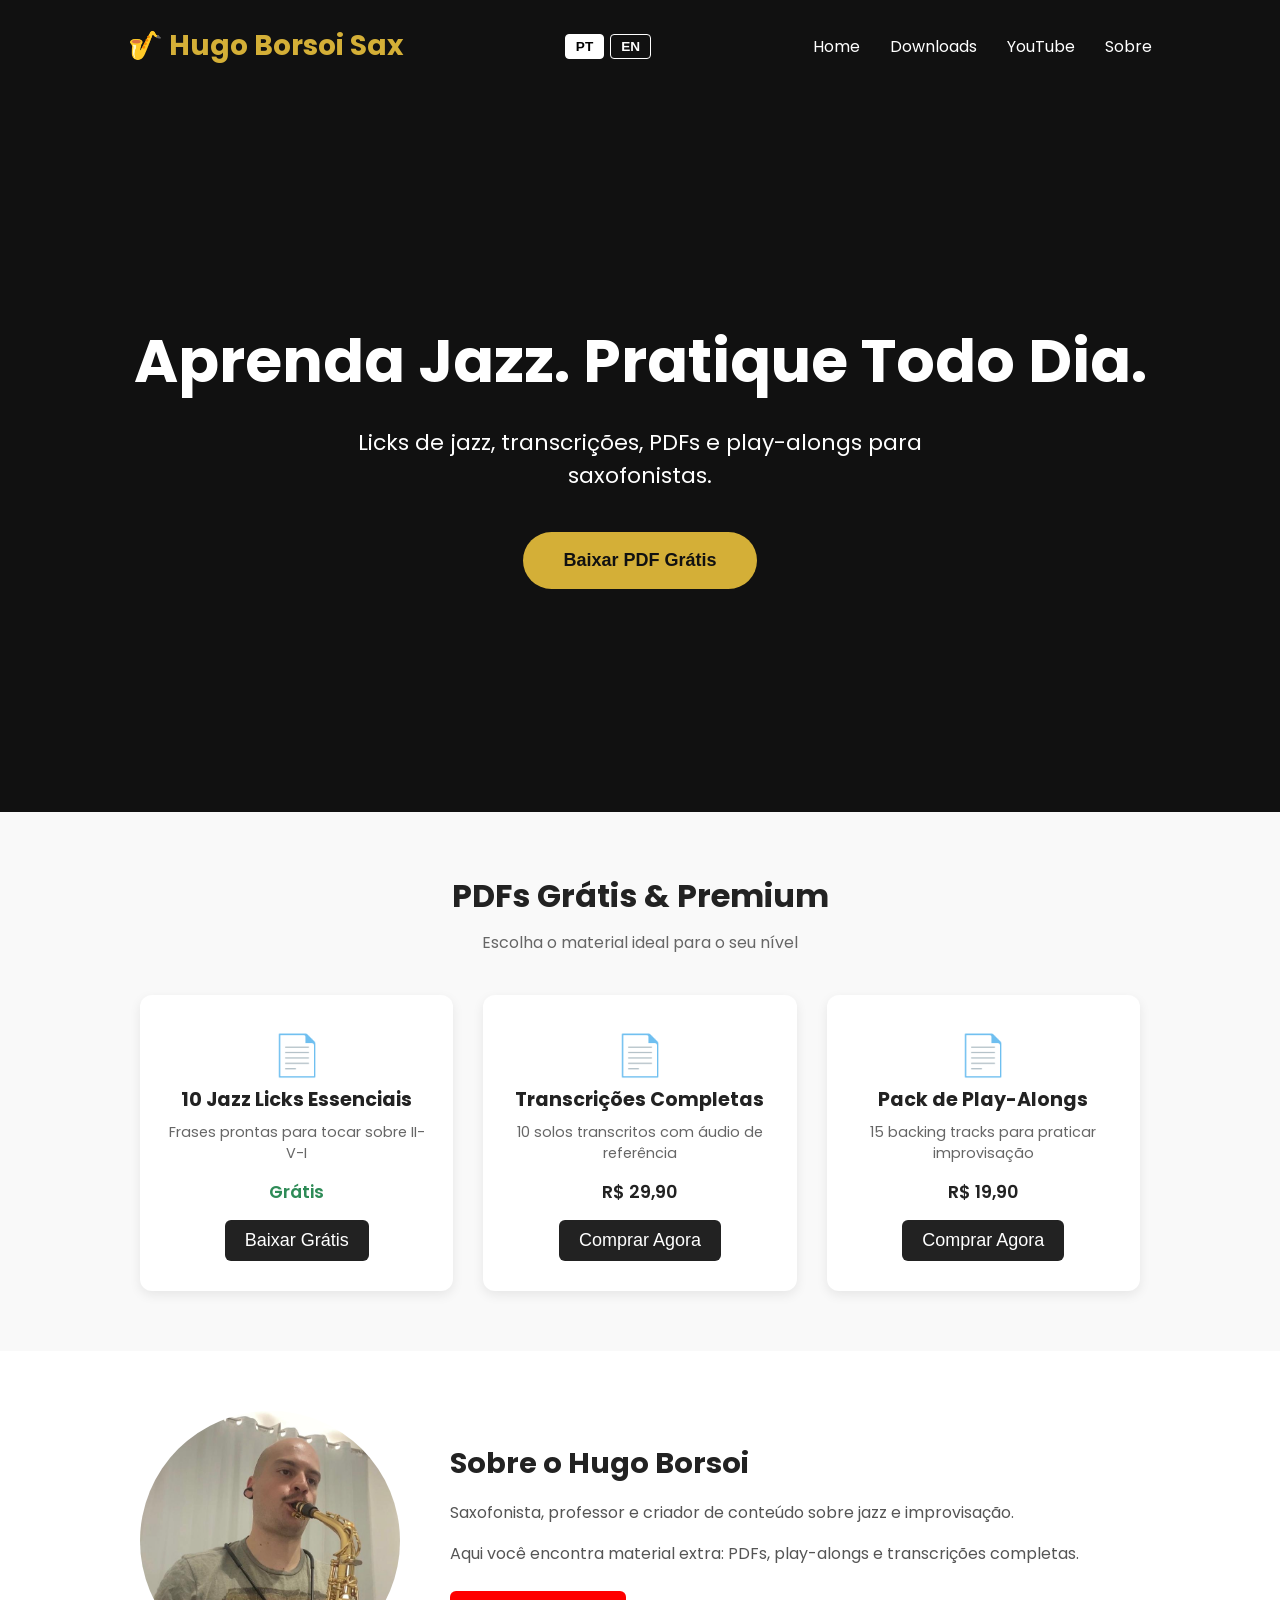
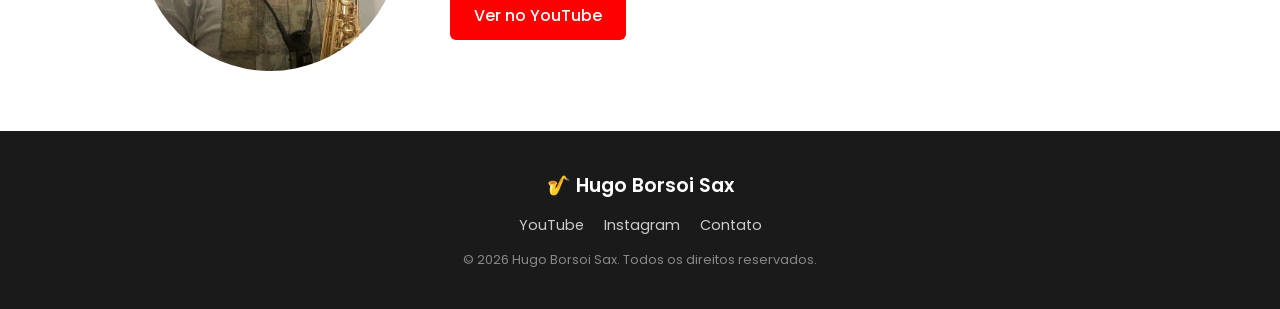
==== index.html @ c7196764 "fix: cor e texto" ====
<!DOCTYPE html>
<html lang="pt-BR">
<head>
    <meta charset="UTF-8">
    <meta name="viewport" content="width=device-width, initial-scale=1.0">

    <title>Hugo Borsoi Sax | Jazz Saxophone Resources</title>


    <link rel="preconnect" href="https://fonts.googleapis.com">
<link rel="preconnect" href="https://fonts.gstatic.com" crossorigin>

<link href="https://fonts.googleapis.com/css2?family=Poppins:wght@300;400;600;700&display=swap" rel="stylesheet">
    <link rel="stylesheet" href="css/style.css">
</head>

<body>

<header>

    <div class="logo">
        <span>🎷</span> Hugo Borsoi Sax
    </div>

    <button class="menu-toggle" id="menuToggle">☰</button>
    
    <div class="lang-switch">
    <button id="langPT">PT</button>
    <button id="langEN">EN</button>
    </div>

    <nav id="navMenu">
    <a href="#" data-i18n="nav_home">Home</a>
    <a href="#downloads" data-i18n="nav_downloads">Downloads</a>
    <a href="#" data-i18n="nav_youtube">YouTube</a>
    <a href="#about" data-i18n="nav_about">About</a>
    </nav>

</header>

<section class="hero">

    <h1 data-i18n="hero_title">Learn Jazz. Practice Every Day.</h1>

    <p data-i18n="hero_text">
    Jazz licks, transcriptions, PDFs and play-alongs
    for saxophone players.
    </p>

    <button data-i18n="hero_button">Download Free PDF</button>

</section>
<section class="downloads" id="downloads">

    <h2 data-i18n="downloads_title">Free & Premium PDFs</h2>
    <p class="downloads-subtitle" data-i18n="downloads_subtitle">Escolha o material ideal para o seu nível</p>

    <div class="downloads-grid">

        <div class="download-card">
            <span style="font-size: 40px;">📄</span>
           <h3 data-i18n="card1_title">10 Jazz Licks Essenciais</h3>
            <p data-i18n="card1_text">Frases prontas para tocar sobre II-V-I</p>
            <span class="price free">Grátis</span>
            <button class="btn-download" data-product="jazz-licks-free" data-i18n="card1_button">Baixar Grátis</button>
        </div>

        <div class="download-card">
            <span style="font-size: 40px;">📄</span>
            <h3 data-i18n="card2_title">Transcrições Completas</h3>
            <p data-i18n="card2_text">10 solos transcritos com áudio de referência</p>
            <span class="price">R$ 29,90</span>
            <button class="btn-download" data-product="transcricoes-premium" data-i18n="card2_button">Comprar Agora</button>
        </div>

        <div class="download-card">
            <span style="font-size: 40px;">📄</span>
            <h3 data-i18n="card3_title">Pack de Play-Alongs</h3>
            <p data-i18n="card3_text">15 backing tracks para praticar improvisação</p>
            <span class="price">R$ 19,90</span>
            <button class="btn-download" data-product="play-alongs" data-i18n="card3_button">Comprar Agora</button>
        </div>

    </div>

</section>
<section class="about" id="about">

    <div class="about-content">

        <img src="images/hugo-borsoi.jpg" alt="Hugo Borsoi" class="about-photo">

        <div class="about-text">
            <h2 data-i18n="about_title">Sobre o Hugo Borsoi</h2>
            <p data-i18n="about_text1">
                Saxofonista, professor e criador de conteúdo sobre jazz e improvisação.
                No meu canal do YouTube, ensino técnicas, licks e transcrições para
                quem quer sair do básico e realmente tocar jazz com fluência.
            </p>
            <p data-i18n="about_text2">
                Aqui você encontra material extra: PDFs, play-alongs e transcrições
                completas para praticar no seu ritmo.
            </p>

            <a href="https://www.youtube.com/@HugoBorsoiSax" target="_blank" class="btn-youtube" data-i18n="about_button">
                Ver no YouTube
            </a>
        </div>

    </div>

</section>
<footer>

    <div class="footer-content">

        <div class="footer-logo">
            <span>🎷 Hugo Borsoi Sax</span>
        </div>

        <div class="footer-links">
            <a href="https://www.youtube.com/@HugoBorsoiSax" target="_blank">YouTube</a>
            <a href="#" target="_blank">Instagram</a>
            <a href="mailto:seuemail@exemplo.com">Contato</a>
        </div>

        <p class="footer-copy">&copy; 2026 Hugo Borsoi Sax. Todos os direitos reservados.</p>

    </div>

</footer>

<div class="modal-overlay" id="emailModal">
    <div class="modal-box">
        <button class="modal-close" id="closeModal">&times;</button>

        <h3 data-i18n="modal_title">Quase lá! 🎷</h3>
        <p data-i18n="modal_text">Digite seu email para receber o PDF gratuito agora mesmo.</p>

        <form id="emailForm">
            <input type="email" id="emailInput" placeholder="seuemail@exemplo.com" required>
            <button type="submit" class="btn-download" data-i18n="modal_button">Enviar e Baixar</button>
        </form>

        <p class="modal-status" id="modalStatus"></p>
    </div>
</div>

<script src="js/script.js"></script>

</body>
</html>
---- css/style.css ----
*{
    margin:0;
    padding:0;
    box-sizing:border-box;
}
html {
    scroll-behavior: smooth;
}
body{

    background:#111;

    color:white;

    font-family:'Poppins', sans-serif;

}

header{

    display:flex;

    justify-content:space-between;

    align-items:center;

    padding:25px 10%;

}

.logo{

    font-size:28px;

    font-weight:bold;

    color:#d4af37;

}

nav{

    display:flex;

    gap:30px;

}

nav a{

    color:white;

    text-decoration:none;

}

.hero{

    height:80vh;

    display:flex;

    flex-direction:column;

    justify-content:center;

    align-items:center;

    text-align:center;

    padding:20px;

}

.hero h1{

    font-size:60px;

    margin-bottom:20px;

}

.hero p{

    font-size:22px;

    max-width:700px;

    margin-bottom:40px;

}

button{

    background:#d4af37;

    color:#111;

    padding:18px 40px;

    border:none;

    border-radius:50px;

    font-size:18px;

    font-weight:600;

    cursor:pointer;

    transition:0.3s;

}

button:hover{

    transform:translateY(-4px);

    box-shadow:0 12px 30px rgba(212,175,55,.35);

}
nav a{

    color:white;

    text-decoration:none;

    transition:.3s;

}

nav a:hover{

    color:#d4af37;

}
.downloads {
    padding: 60px 40px;
    text-align: center;
    background-color: #f9f9f9;
}

.downloads h2 {
    font-size: 2rem;
    margin-bottom: 10px;
    color: #222;
}

.downloads-subtitle {
    color: #666;
    margin-bottom: 40px;
}

.downloads-grid {
    display: grid;
    grid-template-columns: repeat(auto-fit, minmax(260px, 1fr));
    gap: 30px;
    max-width: 1000px;
    margin: 0 auto;
}

.download-card {
    background: #fff;
    border-radius: 12px;
    padding: 30px 20px;
    box-shadow: 0 4px 12px rgba(0,0,0,0.08);
    transition: transform 0.2s ease;
}

.download-card:hover {
    transform: translateY(-5px);
}

.download-icon {
    width: 50px;
    margin-bottom: 15px;
}

.download-card h3 {
    font-size: 1.2rem;
    margin-bottom: 8px;
    color: #222;
}

.download-card p {
    color: #666;
    font-size: 0.9rem;
    margin-bottom: 15px;
}

.price {
    display: block;
    font-weight: 600;
    font-size: 1.1rem;
    margin-bottom: 15px;
    color: #222;
}

.price.free {
    color: #2e8b57;
}

.btn-download {
    background-color: #222;
    color: #fff;
    border: none;
    padding: 10px 20px;
    border-radius: 6px;
    cursor: pointer;
    font-weight: 500;
    transition: background 0.2s ease;
}

.btn-download:hover {
    background-color: #444;
}

.modal-overlay {
    display: none;
    position: fixed;
    inset: 0;
    background: rgba(0,0,0,0.6);
    align-items: center;
    justify-content: center;
    z-index: 1000;
}

.modal-overlay.active {
    display: flex;
}

.modal-box {
    background: #fff;
    padding: 35px 30px;
    border-radius: 14px;
    max-width: 380px;
    width: 90%;
    text-align: center;
    position: relative;
    animation: popIn 0.25s ease;
}

@keyframes popIn {
    from { transform: scale(0.9); opacity: 0; }
    to { transform: scale(1); opacity: 1; }
}

.modal-close {
    position: absolute;
    top: 12px;
    right: 16px;
    background: none;
    border: none;
    font-size: 1.5rem;
    cursor: pointer;
    color: #888;
}

.modal-box h3 {
    margin-bottom: 8px;
}

.modal-box p {
    color: #666;
    font-size: 0.9rem;
    margin-bottom: 20px;
}

#emailForm {
    display: flex;
    flex-direction: column;
    gap: 12px;
}

#emailInput {
    padding: 12px;
    border: 1px solid #ccc;
    border-radius: 6px;
    font-size: 1rem;
}

.modal-status {
    margin-top: 12px;
    font-size: 0.85rem;
    color: #2e8b57;
}

.about {
    padding: 60px 40px;
    background-color: #fff;
}

.about-content {
    display: flex;
    align-items: center;
    gap: 50px;
    max-width: 1000px;
    margin: 0 auto;
    flex-wrap: wrap;
}

.about-photo {
    width: 260px;
    height: 260px;
    object-fit: cover;
    border-radius: 50%;
    flex-shrink: 0;
}

.about-text {
    flex: 1;
    min-width: 260px;
}

.about-text h2 {
    font-size: 1.8rem;
    margin-bottom: 15px;
    color: #222;
}

.about-text p {
    color: #555;
    margin-bottom: 15px;
    line-height: 1.6;
}

.btn-youtube {
    display: inline-block;
    margin-top: 10px;
    background-color: #ff0000;
    color: #fff;
    padding: 12px 24px;
    border-radius: 6px;
    text-decoration: none;
    font-weight: 500;
    transition: background 0.2s ease;
}

.btn-youtube:hover {
    background-color: #cc0000;
}

footer {
    background-color: #1a1a1a;
    color: #ccc;
    padding: 40px;
    text-align: center;
}

.footer-content {
    max-width: 800px;
    margin: 0 auto;
}

.footer-logo {
    font-size: 1.2rem;
    font-weight: 600;
    color: #fff;
    margin-bottom: 15px;
}

.footer-links {
    display: flex;
    justify-content: center;
    gap: 20px;
    margin-bottom: 15px;
    flex-wrap: wrap;
}

.footer-links a {
    color: #ccc;
    text-decoration: none;
    font-size: 0.9rem;
    transition: color 0.2s ease;
}

.footer-links a:hover {
    color: #fff;
}

.footer-copy {
    font-size: 0.8rem;
    color: #888;
}

/* Botão hambúrguer escondido no desktop */
.menu-toggle {
    display: none;
    background: none;
    border: none;
    font-size: 1.8rem;
    cursor: pointer;
    color: #fff;
}

/* ===== TABLET ===== */
@media (max-width: 900px) {
    .hero h1 {
        font-size: 1.8rem;
    }

    .about-content {
        flex-direction: column;
        text-align: center;
    }

    .about-photo {
        width: 200px;
        height: 200px;
    }
}

/* ===== CELULAR ===== */
@media (max-width: 640px) {

    header {
        flex-wrap: wrap;
        padding: 15px 20px;
    }

    .menu-toggle {
        display: block;
    }

    nav {
        display: none;
        flex-direction: column;
        width: 100%;
        gap: 0;
        margin-top: 15px;
    }

    nav.active {
        display: flex;
    }

    nav a {
        padding: 12px 0;
        border-top: 1px solid #eee;
        text-align: center;
    }

    .hero {
        padding: 60px 20px;
    }

    .hero h1 {
        font-size: 1.5rem;
    }

    .hero p {
        font-size: 0.95rem;
    }

    .downloads,
    .about {
        padding: 40px 20px;
    }

    .downloads-grid {
        grid-template-columns: 1fr;
    }

    .about-photo {
        width: 160px;
        height: 160px;
    }

    footer {
        padding: 30px 20px;
    }

    .modal-box {
        padding: 25px 20px;
    }
}

.lang-switch {
    display: flex;
    gap: 6px;
}

.lang-switch button {
    background: none;
    border: 1px solid #fff;
    color: #fff;
    padding: 4px 10px;
    border-radius: 4px;
    cursor: pointer;
    font-size: 0.85rem;
    transition: background 0.2s ease;
}

.lang-switch button.active-lang {
    background: #fff;
    color: #000;
    font-weight: 600;
}
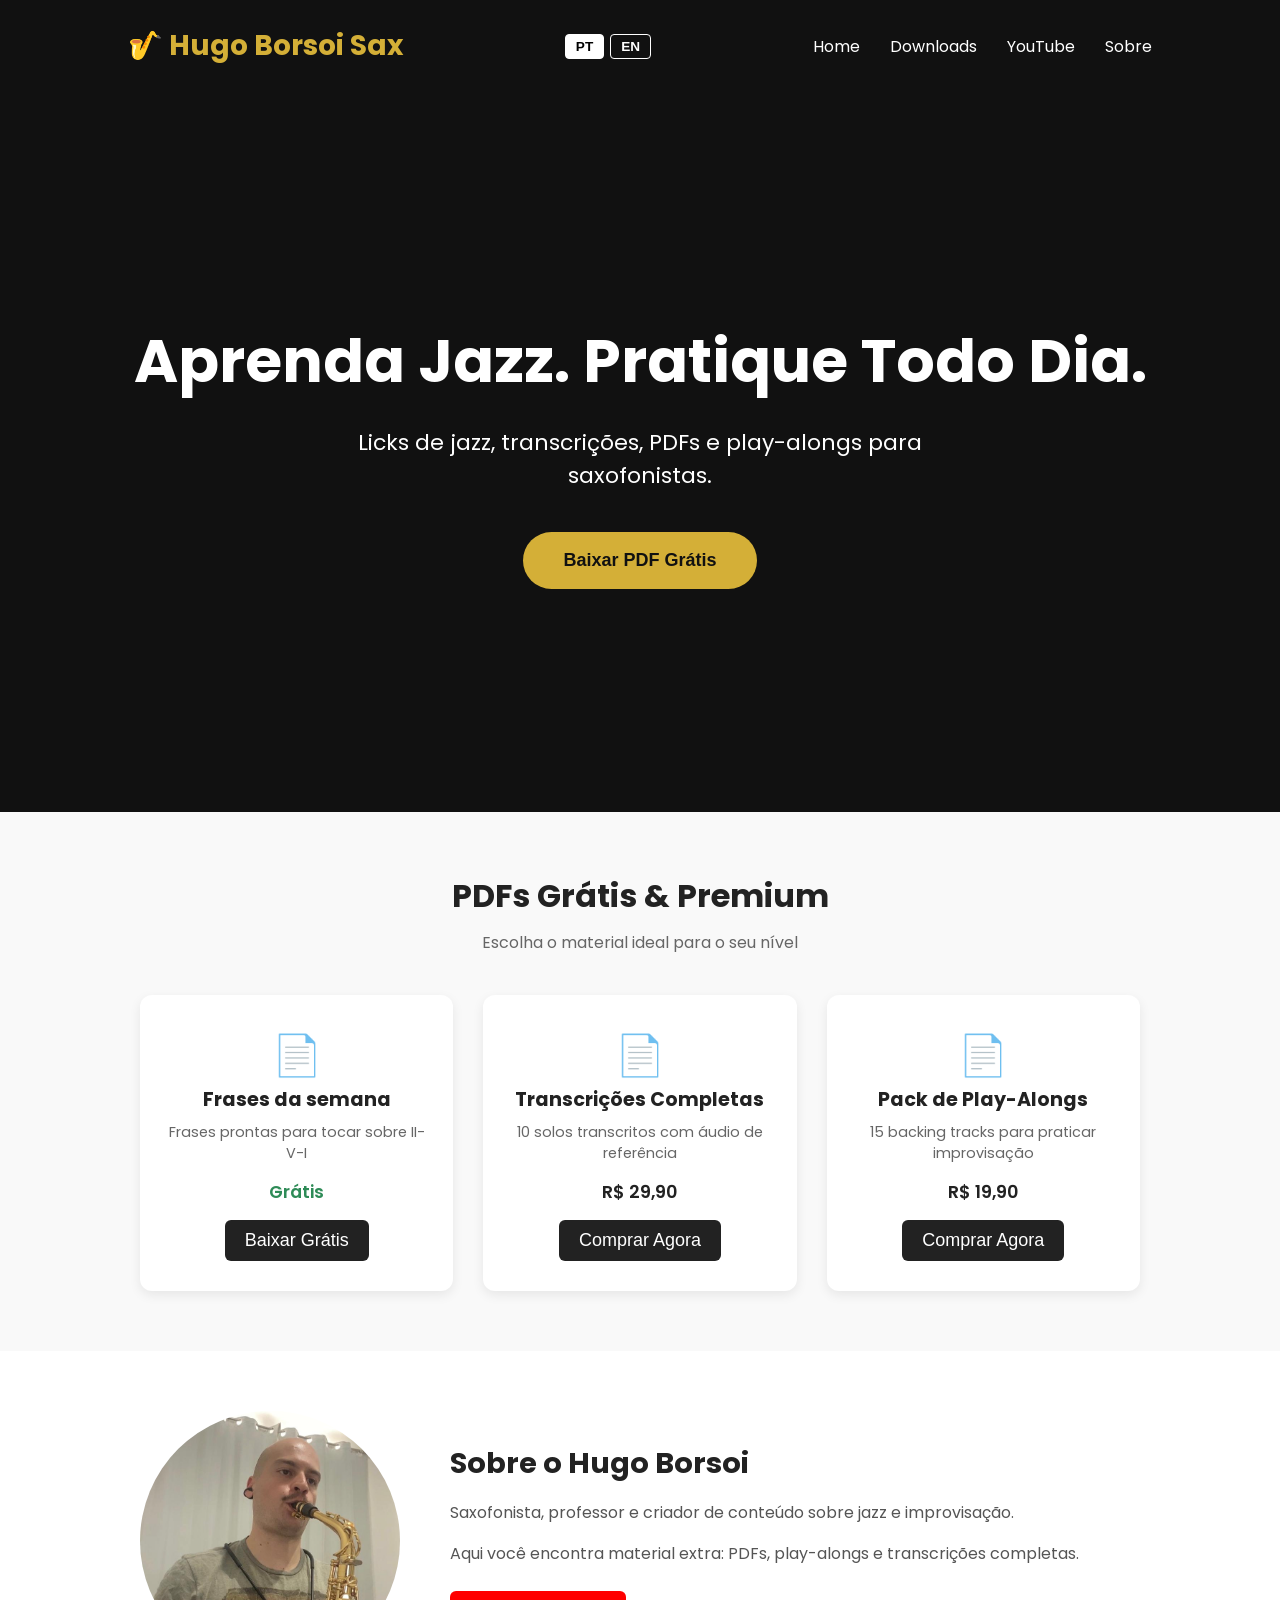
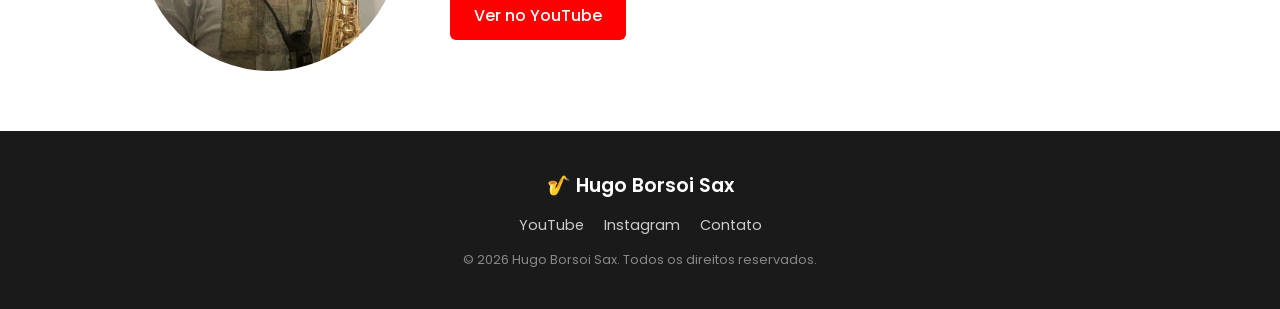
==== commit b0fe34e5: "Fix: texto frase da semana" ====
--- a/index.html
+++ b/index.html
@@ -59,7 +59,7 @@
 
         <div class="download-card">
             <span style="font-size: 40px;">📄</span>
-           <h3 data-i18n="card1_title">10 Jazz Licks Essenciais</h3>
+           <h3 data-i18n="card1_title">Frases da semana</h3>
             <p data-i18n="card1_text">Frases prontas para tocar sobre II-V-I</p>
             <span class="price free">Grátis</span>
             <button class="btn-download" data-product="jazz-licks-free" data-i18n="card1_button">Baixar Grátis</button>
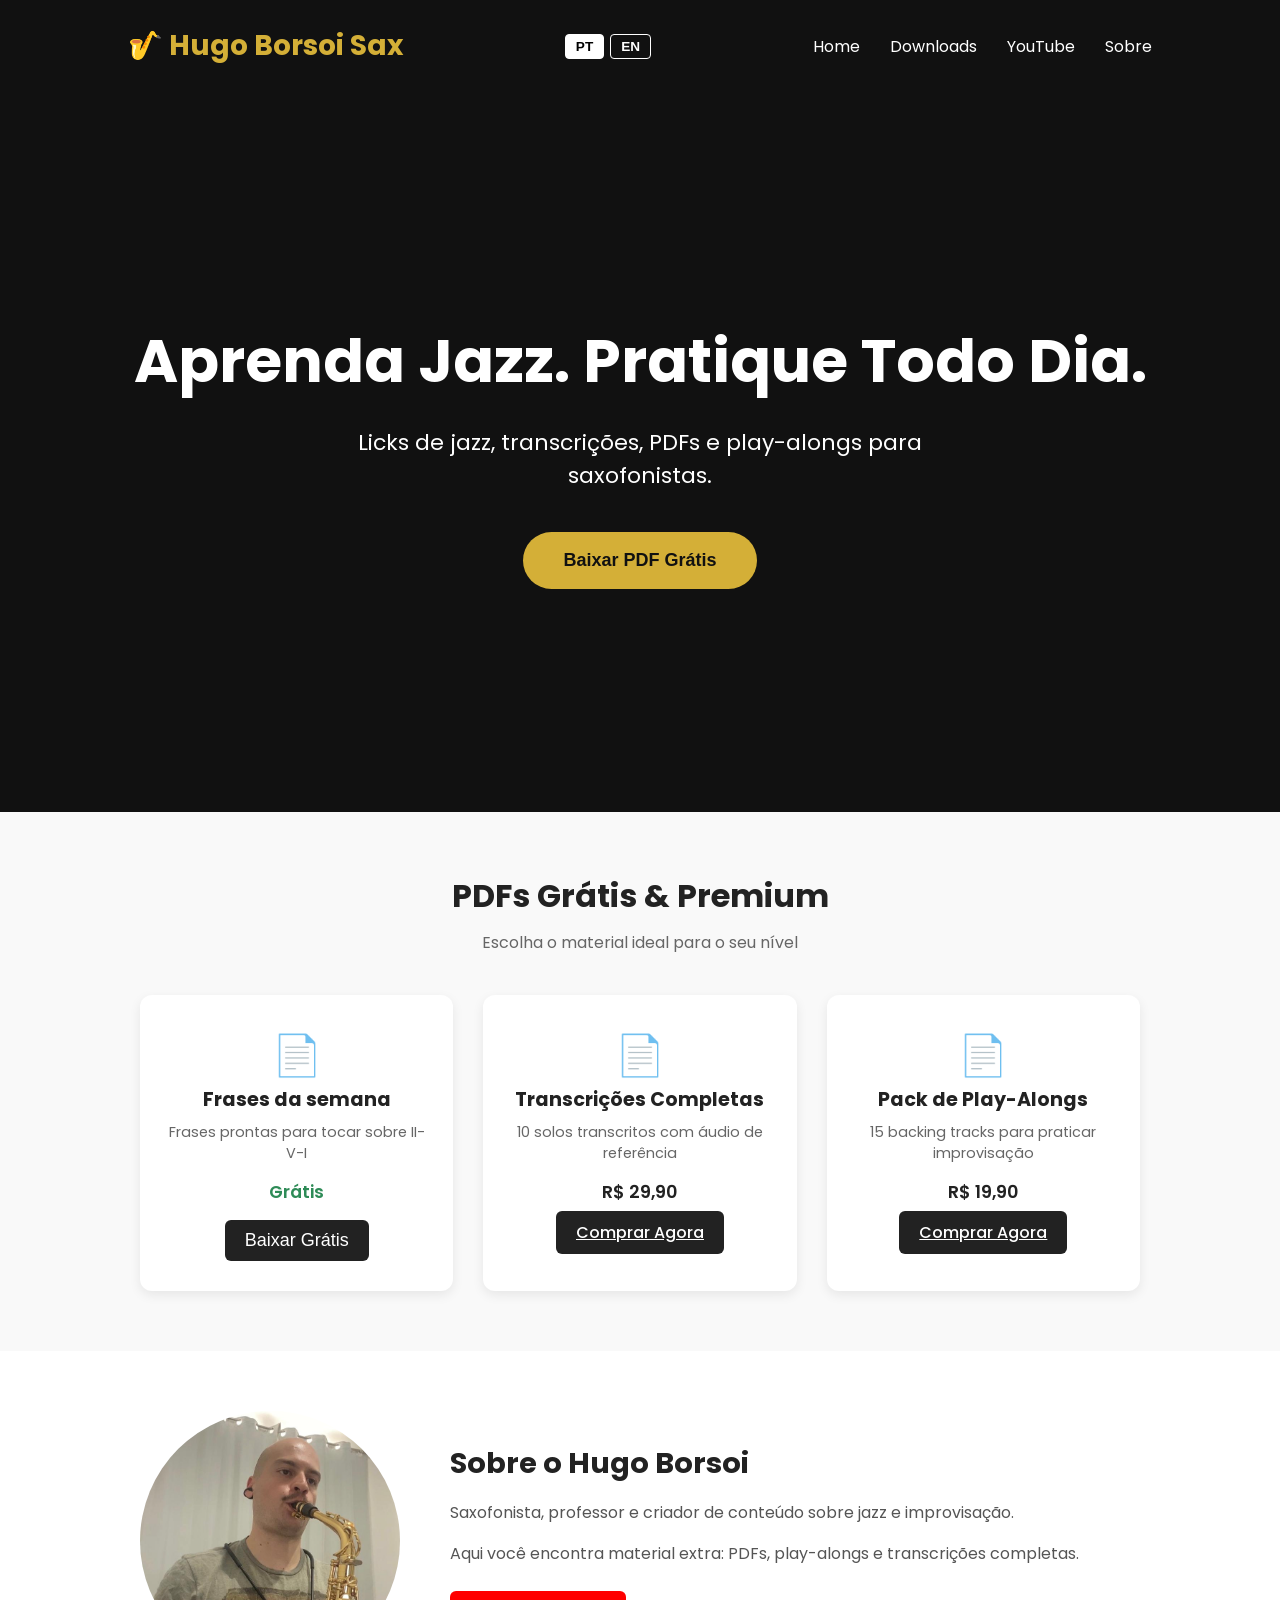
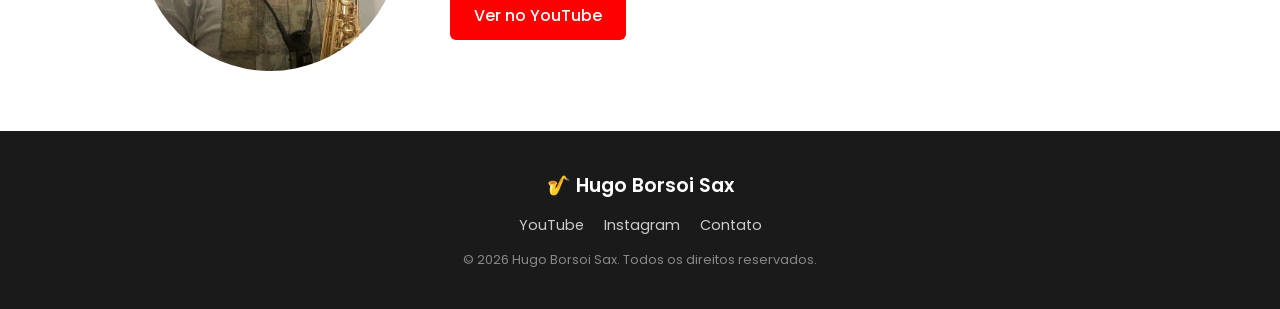
==== commit 214ef558: "feat: adiciona paginas de detalhe dos pacotes pagos" ====
--- a/index.html
+++ b/index.html
@@ -32,7 +32,7 @@
     <nav id="navMenu">
     <a href="#" data-i18n="nav_home">Home</a>
     <a href="#downloads" data-i18n="nav_downloads">Downloads</a>
-    <a href="#" data-i18n="nav_youtube">YouTube</a>
+    <a href="https://www.youtube.com/@HugoBorsoiSax" target="_blank" data-i18n="nav_youtube">YouTube</a>
     <a href="#about" data-i18n="nav_about">About</a>
     </nav>
 
@@ -70,7 +70,7 @@
             <h3 data-i18n="card2_title">Transcrições Completas</h3>
             <p data-i18n="card2_text">10 solos transcritos com áudio de referência</p>
             <span class="price">R$ 29,90</span>
-            <button class="btn-download" data-product="transcricoes-premium" data-i18n="card2_button">Comprar Agora</button>
+            <a href="transcricoes.html" class="btn-download" data-i18n="card2_button">Ver Pacote Completo</a>
         </div>
 
         <div class="download-card">
@@ -78,7 +78,7 @@
             <h3 data-i18n="card3_title">Pack de Play-Alongs</h3>
             <p data-i18n="card3_text">15 backing tracks para praticar improvisação</p>
             <span class="price">R$ 19,90</span>
-            <button class="btn-download" data-product="play-alongs" data-i18n="card3_button">Comprar Agora</button>
+            <a href="play-alongs.html" class="btn-download" data-i18n="card3_button">Ver Pacote Completo</a>
         </div>
 
     </div>
--- a/css/style.css
+++ b/css/style.css
@@ -497,3 +497,99 @@
     font-weight: 600;
 }
 
+.pricing-card a.btn-download {
+    display: block;
+    text-decoration: none;
+    text-align: center;
+}
+
+.product-page {
+    max-width: 700px;
+    margin: 0 auto;
+    padding: 60px 20px 80px;
+    color: #fff;
+}
+
+.back-link {
+    display: inline-block;
+    color: #999;
+    text-decoration: none;
+    font-size: 0.9rem;
+    margin-bottom: 30px;
+}
+
+.back-link:hover {
+    color: #fff;
+}
+
+.product-header {
+    text-align: center;
+    margin-bottom: 50px;
+    padding-bottom: 40px;
+    border-bottom: 1px solid #333;
+}
+
+.product-header h1 {
+    font-size: 2rem;
+    margin: 10px 0;
+}
+
+.product-subtitle {
+    color: #aaa;
+    max-width: 480px;
+    margin: 0 auto 20px;
+    line-height: 1.6;
+}
+
+.product-price {
+    font-size: 2.2rem;
+    font-weight: 700;
+    margin-bottom: 24px;
+}
+
+.btn-buy {
+    display: inline-block;
+    width: auto;
+    padding: 14px 40px;
+    background-color: #2dd4bf;
+    color: #003c36;
+    border-radius: 10px;
+    font-weight: 700;
+    text-decoration: none;
+}
+
+.file-list h2 {
+    font-size: 1.3rem;
+    margin-bottom: 20px;
+}
+
+.file-list ul {
+    list-style: none;
+    padding: 0;
+}
+
+.file-list li {
+    display: flex;
+    align-items: center;
+    gap: 12px;
+    background-color: #1e1e1e;
+    padding: 14px 18px;
+    border-radius: 10px;
+    margin-bottom: 10px;
+    font-size: 0.95rem;
+    color: #ddd;
+}
+
+.file-icon {
+    font-size: 1.1rem;
+}
+
+.file-tag {
+    margin-left: auto;
+    font-size: 0.7rem;
+    background-color: #333;
+    color: #aaa;
+    padding: 3px 8px;
+    border-radius: 4px;
+    text-transform: uppercase;
+}
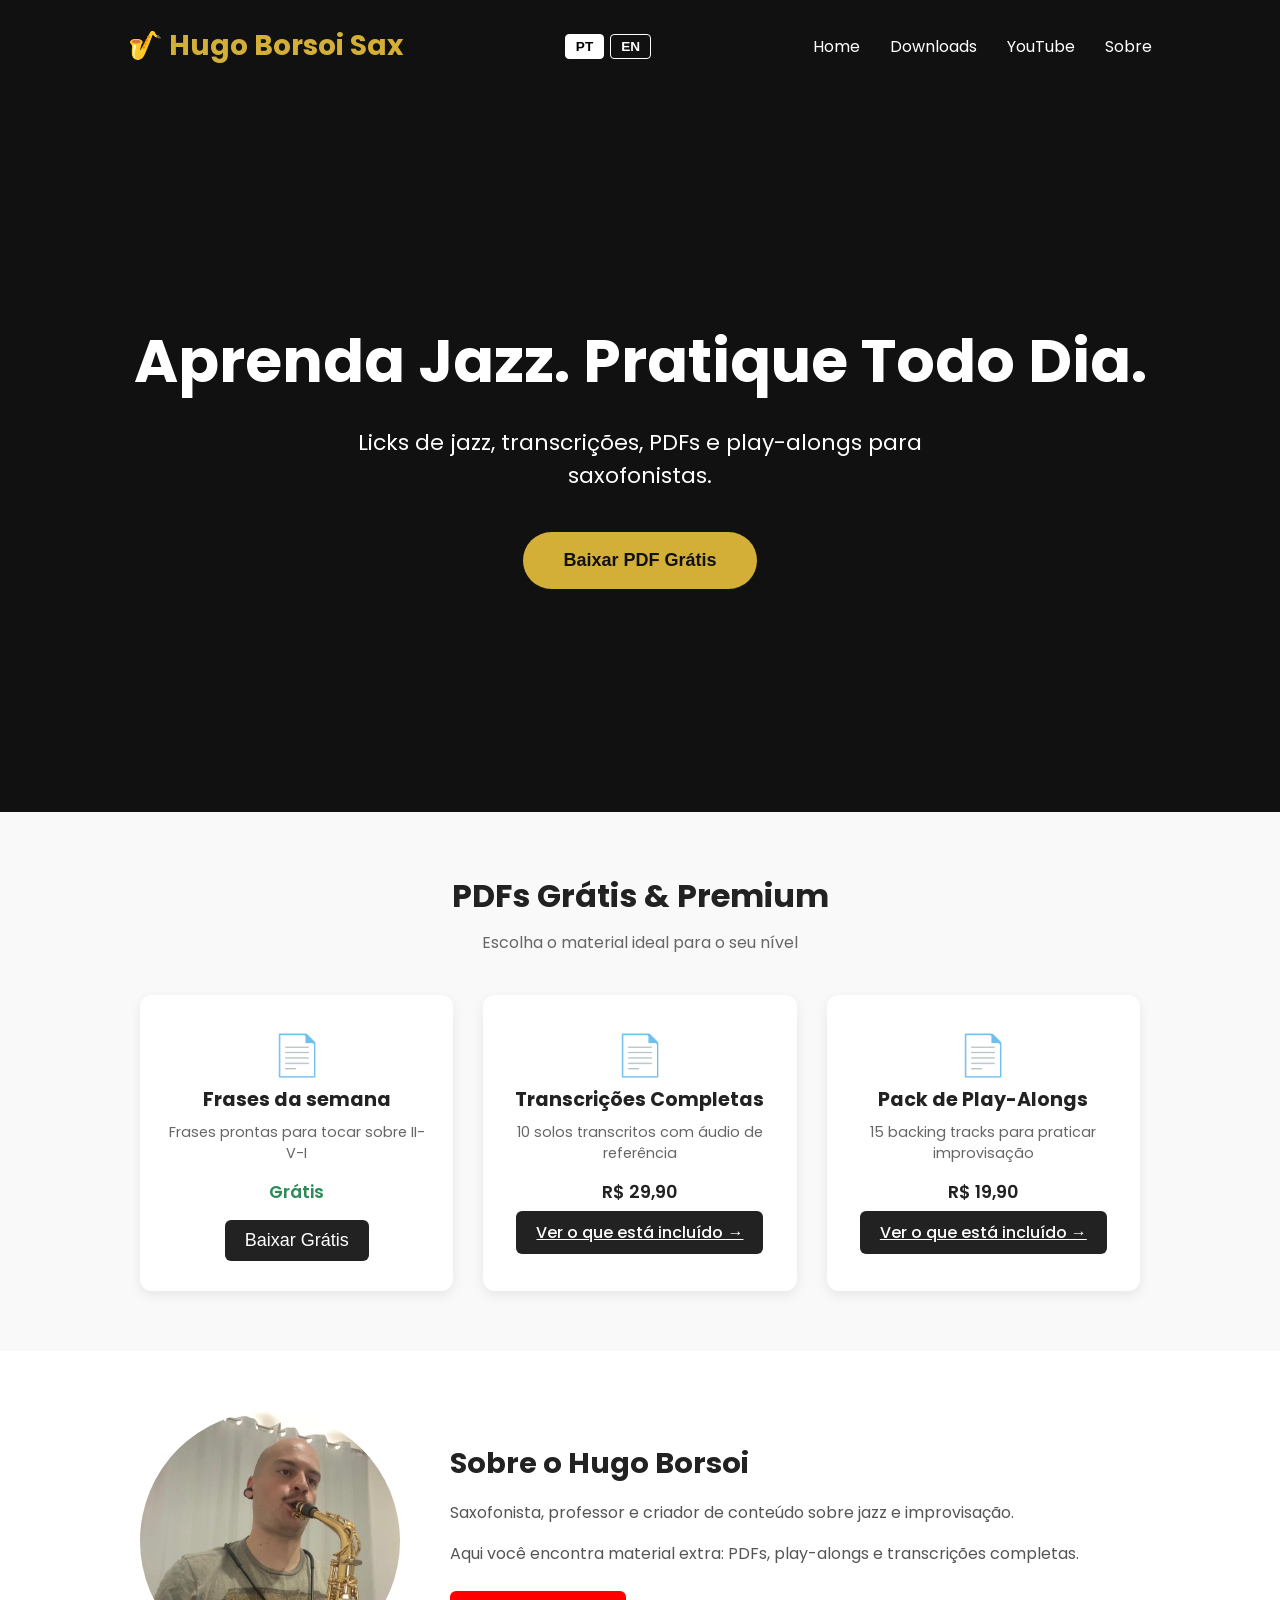
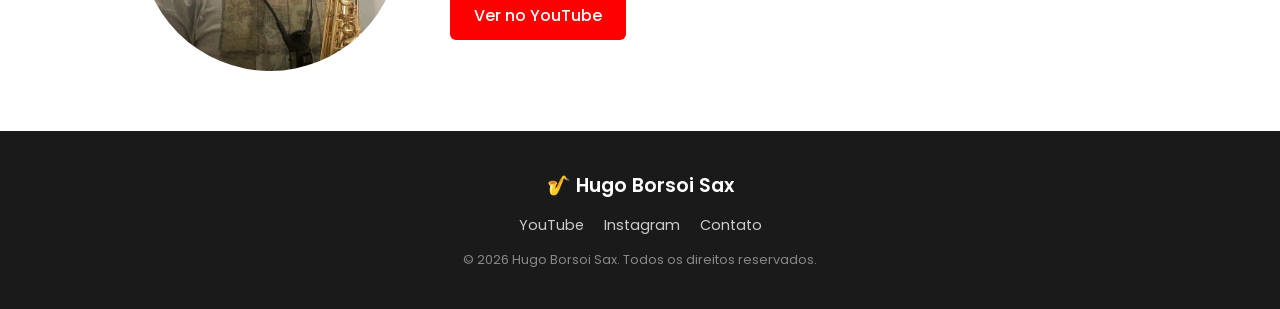
==== commit f2ec4595: "fix: atualiza texto dos botoes de detalhes do pacote" ====
--- a/index.html
+++ b/index.html
@@ -70,7 +70,7 @@
             <h3 data-i18n="card2_title">Transcrições Completas</h3>
             <p data-i18n="card2_text">10 solos transcritos com áudio de referência</p>
             <span class="price">R$ 29,90</span>
-            <a href="transcricoes.html" class="btn-download" data-i18n="card2_button">Ver Pacote Completo</a>
+            <a href="transcricoes.html" class="btn-download" data-i18n="card2_button">Ver o que está incluído →</a>
         </div>
 
         <div class="download-card">
@@ -78,7 +78,7 @@
             <h3 data-i18n="card3_title">Pack de Play-Alongs</h3>
             <p data-i18n="card3_text">15 backing tracks para praticar improvisação</p>
             <span class="price">R$ 19,90</span>
-            <a href="play-alongs.html" class="btn-download" data-i18n="card3_button">Ver Pacote Completo</a>
+            <a href="play-alongs.html" class="btn-download" data-i18n="card3_button">Ver o que está incluído →</a>
         </div>
 
     </div>
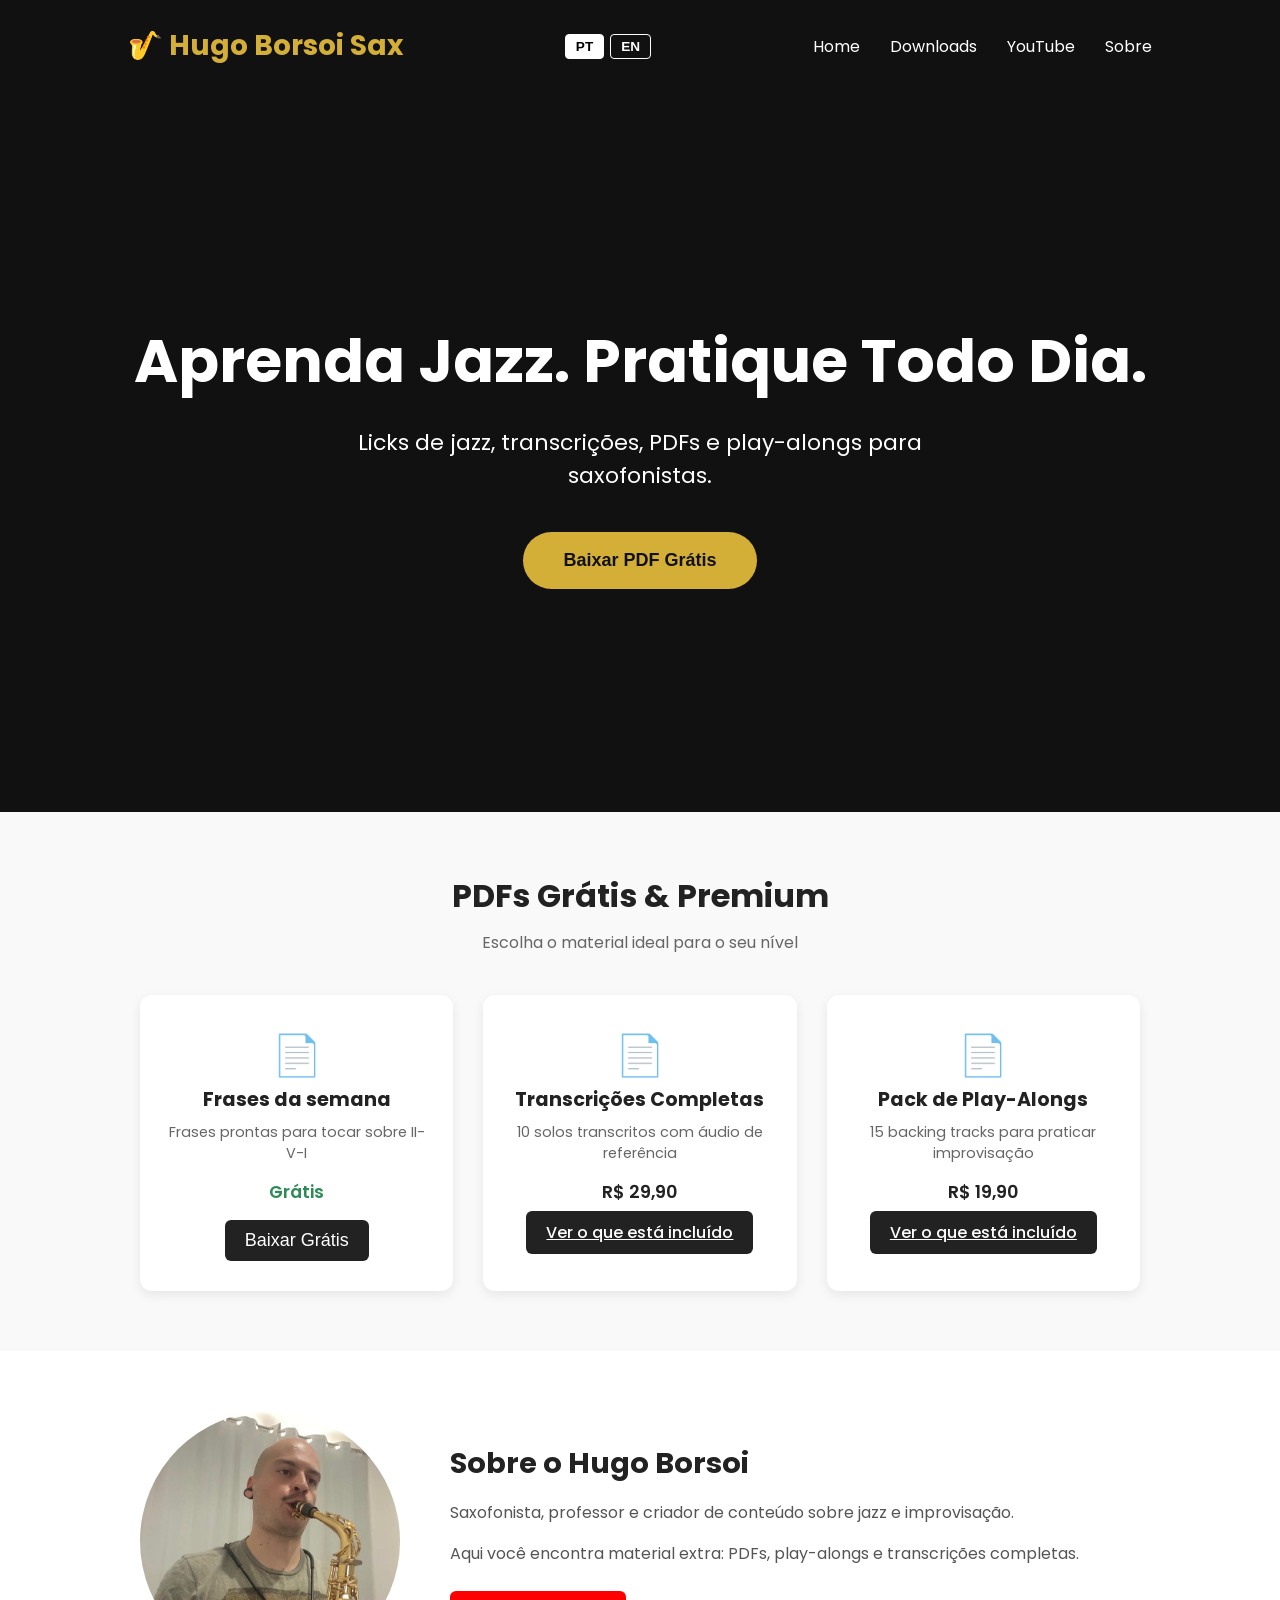
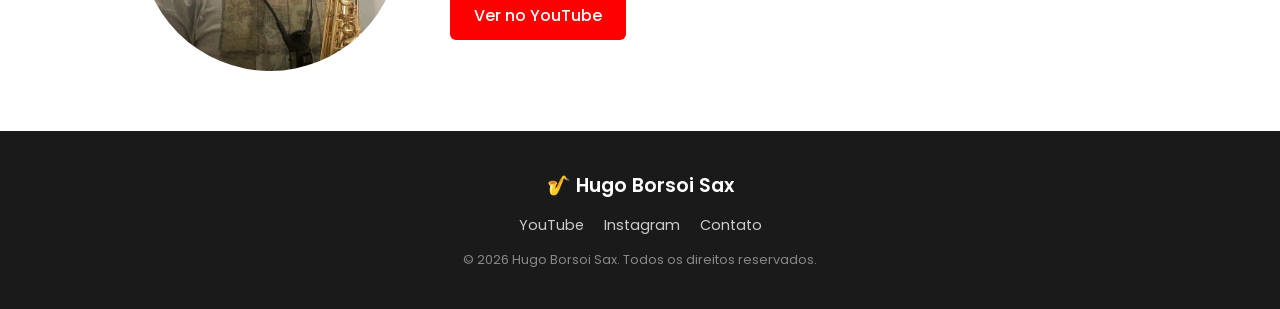
==== commit e770e31b: "Fix: remove seta" ====
--- a/index.html
+++ b/index.html
@@ -70,7 +70,7 @@
             <h3 data-i18n="card2_title">Transcrições Completas</h3>
             <p data-i18n="card2_text">10 solos transcritos com áudio de referência</p>
             <span class="price">R$ 29,90</span>
-            <a href="transcricoes.html" class="btn-download" data-i18n="card2_button">Ver o que está incluído →</a>
+            <a href="transcricoes.html" class="btn-download" data-i18n="card2_button">Ver o que está incluído</a>
         </div>
 
         <div class="download-card">
@@ -78,7 +78,7 @@
             <h3 data-i18n="card3_title">Pack de Play-Alongs</h3>
             <p data-i18n="card3_text">15 backing tracks para praticar improvisação</p>
             <span class="price">R$ 19,90</span>
-            <a href="play-alongs.html" class="btn-download" data-i18n="card3_button">Ver o que está incluído →</a>
+            <a href="play-alongs.html" class="btn-download" data-i18n="card3_button">Ver o que está incluído</a>
         </div>
 
     </div>
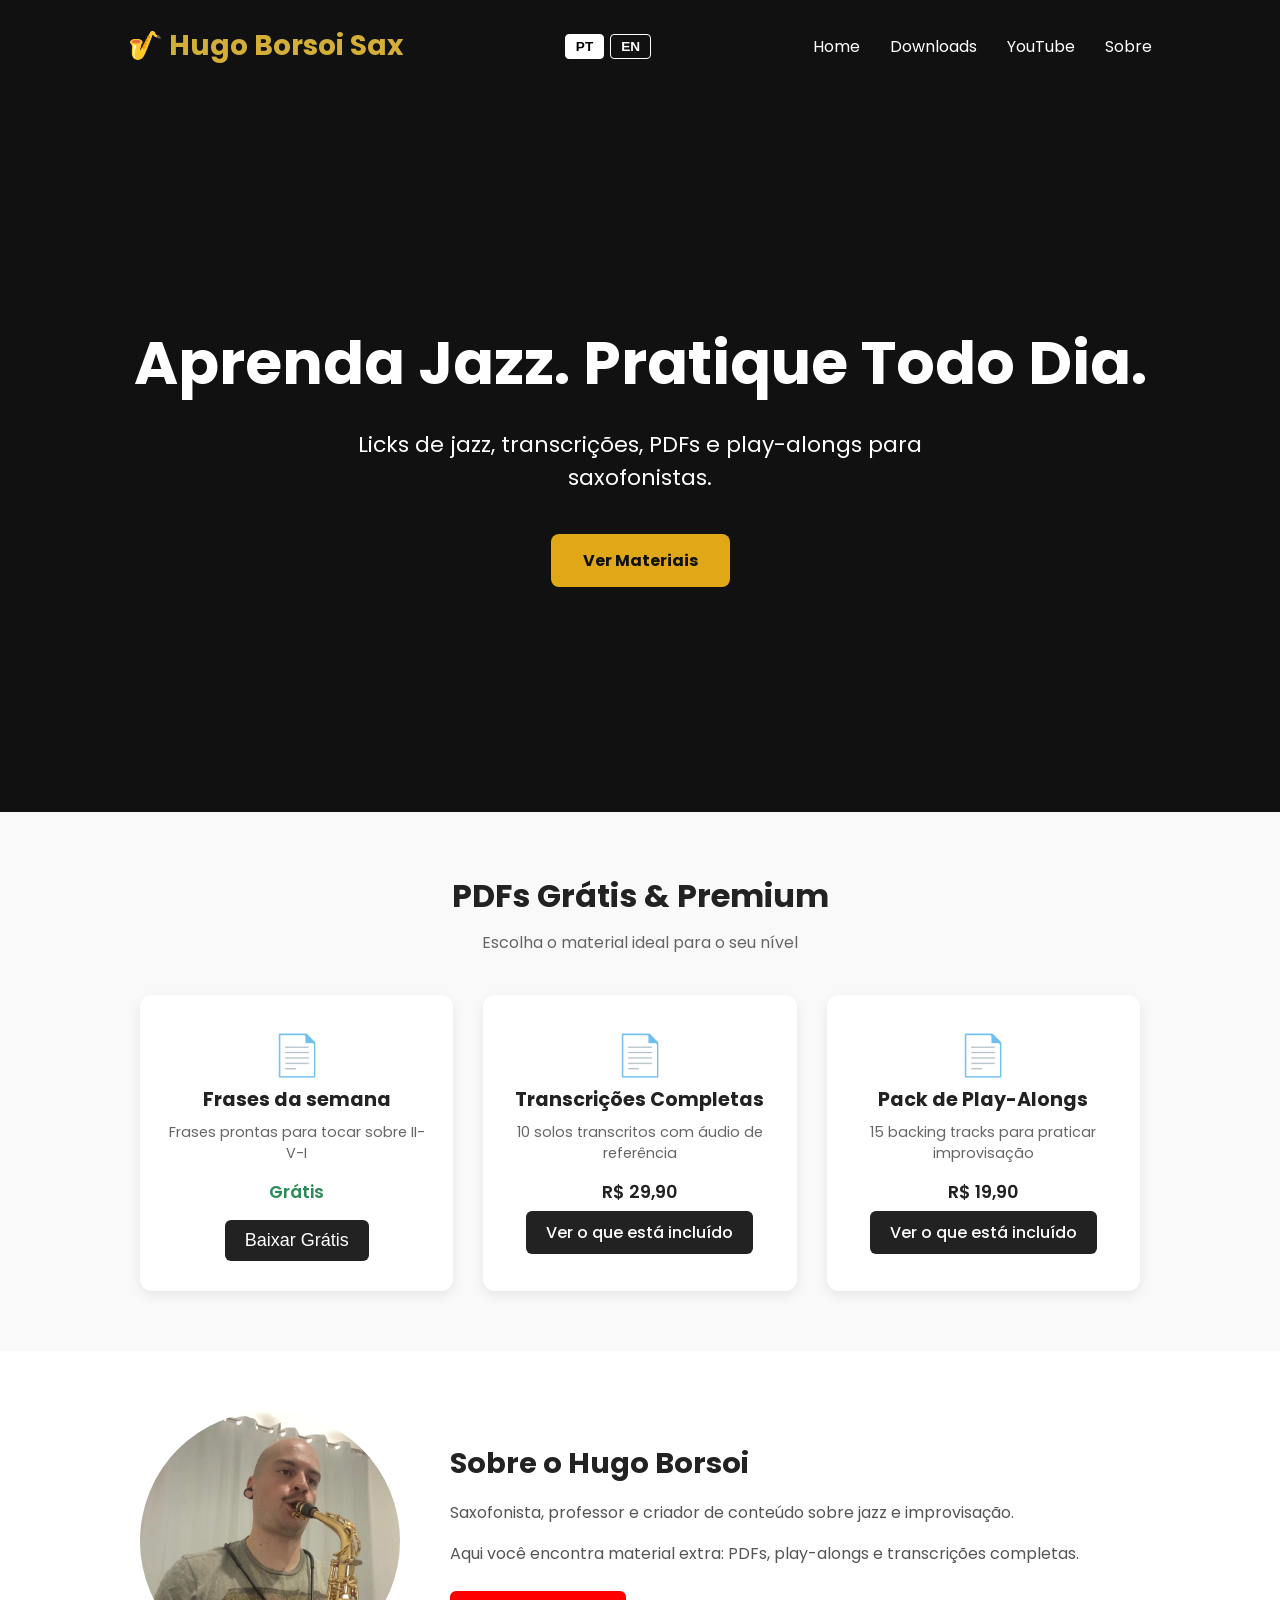
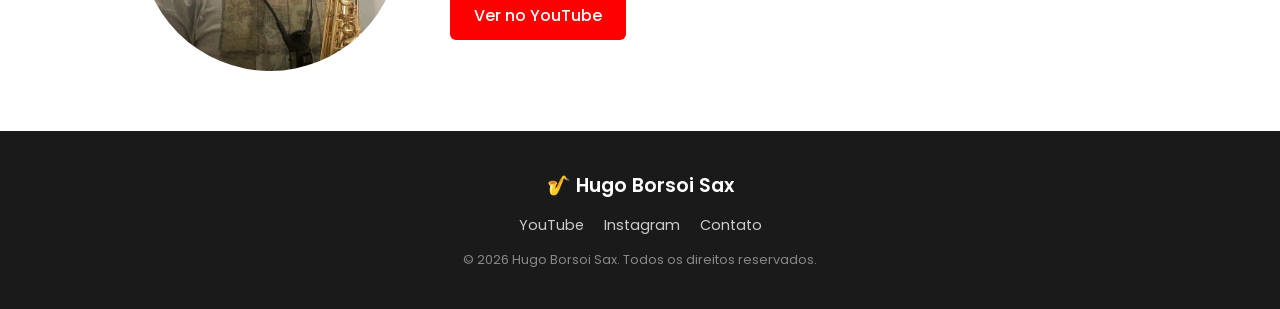
==== commit 23553284: "feat: substitui botao do hero por CTA que rola ate downloads" ====
--- a/index.html
+++ b/index.html
@@ -47,8 +47,8 @@
     for saxophone players.
     </p>
 
-    <button data-i18n="hero_button">Download Free PDF</button>
-
+    <a href="#downloads" class="hero-cta" data-i18n="hero_button">Ver Materiais</a>
+    
 </section>
 <section class="downloads" id="downloads">
 
--- a/css/style.css
+++ b/css/style.css
@@ -209,6 +209,7 @@
     cursor: pointer;
     font-weight: 500;
     transition: background 0.2s ease;
+    text-decoration: none;
 }
 
 .btn-download:hover {
@@ -592,4 +593,80 @@
     padding: 3px 8px;
     border-radius: 4px;
     text-transform: uppercase;
+}
+
+.pix-box {
+    max-width: 420px;
+}
+
+.pix-qrcode {
+    width: 200px;
+    height: 200px;
+    margin: 20px auto;
+    display: block;
+    border-radius: 8px;
+}
+
+.pix-label {
+    font-size: 0.85rem;
+    color: #666;
+    margin-bottom: 8px;
+}
+
+.pix-key-box {
+    display: flex;
+    align-items: center;
+    justify-content: space-between;
+    background-color: #f3f3f3;
+    border-radius: 8px;
+    padding: 10px 14px;
+    margin-bottom: 20px;
+}
+
+.pix-key-box span {
+    font-size: 0.8rem;
+    color: #333;
+    word-break: break-all;
+    text-align: left;
+}
+
+.pix-key-box button {
+    background-color: #2dd4bf;
+    color: #003c36;
+    border: none;
+    padding: 6px 14px;
+    border-radius: 6px;
+    font-size: 0.8rem;
+    font-weight: 600;
+    cursor: pointer;
+    flex-shrink: 0;
+    margin-left: 10px;
+}
+
+.pix-instructions {
+    background-color: #fff8e6;
+    border-radius: 8px;
+    padding: 14px;
+    text-align: left;
+    font-size: 0.85rem;
+    color: #555;
+}
+
+.pix-instructions p {
+    margin-bottom: 6px;
+}
+
+.hero-cta {
+    display: inline-block;
+    background-color: #e0a716;
+    color: #111;
+    padding: 14px 32px;
+    border-radius: 8px;
+    font-weight: 700;
+    text-decoration: none;
+    transition: background 0.2s ease;
+}
+
+.hero-cta:hover {
+    background-color: #c99311;
 }
